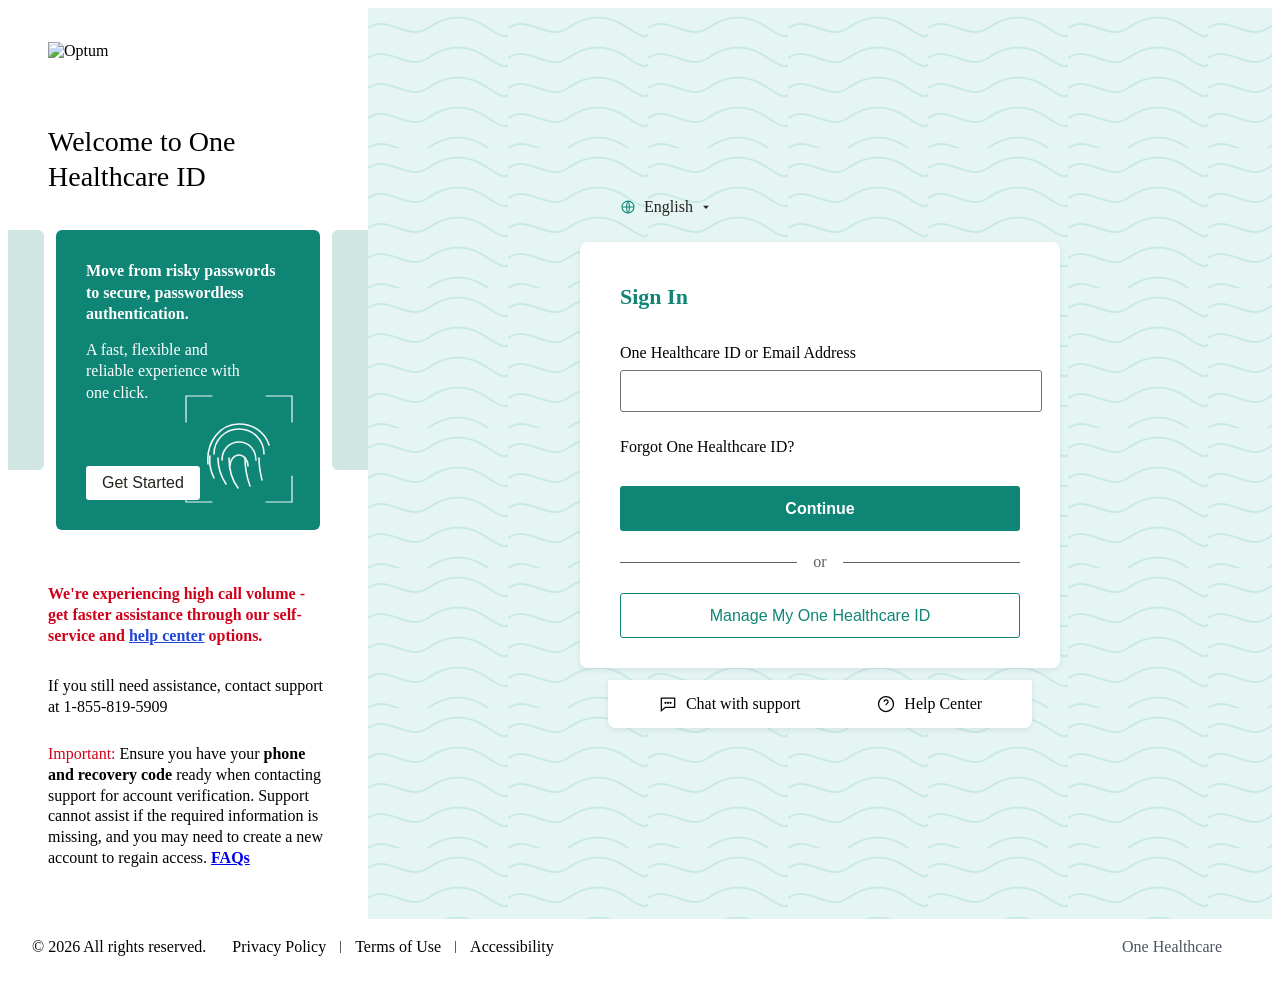
==== index.html @ 73879cf2 "Initial Commit" ====
<!doctype html>
<html lang="en">
<head>
<meta charset="utf-8">
<meta name="viewport" content="width=device-width,initial-scale=1">
<title>Sign In · Health Plan Manager</title>
<link rel="stylesheet" href="assets/app-shell.css">
<style>
/* Login-only layout. Colours, fonts, radius and buttons come from assets/app-shell.css */
:root{--teal-d:#0F8576;--teal-soft:#E4F5F3}
body{background:#fff}
.login{flex:1;display:grid;grid-template-columns:minmax(360px,28%) 1fr;min-height:calc(100vh - 56px)}

/* left: welcome + promo */
.left{padding:34px 40px 24px;display:flex;flex-direction:column;gap:0;min-width:0}
.left .logo{width:92px}
.left h1{font-size:28px;font-weight:400;line-height:1.25;margin:64px 0 36px;color:var(--ink)}
.promo{display:flex;align-items:stretch;gap:12px;margin:0 -40px;padding:0 0 0 0;overflow:hidden}
.promo .peek{flex:none;width:36px;background:#cfe6e2;border-radius:0 6px 6px 0;height:240px}
.promo .peek.r{border-radius:6px 0 0 6px;margin-left:auto}
.promo .slide{flex:1;min-width:0;height:240px;border-radius:6px;background:var(--teal-d);color:#fff;padding:30px;position:relative;overflow:hidden}
.slide h2{font-size:var(--fs-lg);font-weight:600;line-height:1.35;margin:0 0 14px;max-width:340px;color:#fff}
.slide p{font-size:var(--fs-xs);line-height:1.35;margin:0;max-width:170px}
.slide .go{position:absolute;left:30px;bottom:30px;height:34px;padding:0 16px;border:0;border-radius:3px;background:#fff;color:#26231f;font-size:var(--fs-md);cursor:pointer}
.slide .fp{position:absolute;right:26px;bottom:26px;width:110px;height:110px;color:#fff;opacity:.95}
.notice{margin-top:54px;font-size:var(--fs-md);line-height:1.3}
.notice .red{color:#d0021b;font-weight:600;margin:0 0 30px}
.notice .red a{color:#1f46d6}
.notice p{margin:0 0 26px}
.notice .imp b.r{color:#d0021b;font-weight:600}
.left .copy{margin-top:auto;padding-top:28px}

/* right: pattern + sign-in card */
.right{position:relative;background-color:var(--teal-soft);display:flex;flex-direction:column;align-items:center;justify-content:center;padding:32px 20px;min-width:0}
.right:before{content:"";position:absolute;inset:0;opacity:.9;
  background-image:url("data:image/svg+xml,%3Csvg xmlns='http://www.w3.org/2000/svg' width='140' height='140' viewBox='0 0 140 140' fill='none' stroke='%23c6e8e3' stroke-width='2'%3E%3Cpath d='M0 20c20-14 40 14 60 0s40-14 60 0 20 6 20 6'/%3E%3Cpath d='M0 50c20-14 40 14 60 0s40-14 60 0 20 6 20 6'/%3E%3Cpath d='M0 80c20-14 40 14 60 0s40-14 60 0 20 6 20 6'/%3E%3Cpath d='M0 110c20-14 40 14 60 0s40-14 60 0 20 6 20 6'/%3E%3Cpath d='M0 140c20-14 40 14 60 0s40-14 60 0 20 6 20 6'/%3E%3C/svg%3E")}
.right>*{position:relative}
.lang{align-self:center;width:400px;max-width:100%;display:flex;align-items:center;gap:8px;font-size:var(--fs-xs);color:#26231f;margin-bottom:26px}
.lang svg{width:16px;height:16px;color:var(--teal-d)}
.signin{width:400px;max-width:100%;background:#fff;border-radius:8px;box-shadow:0 2px 6px rgba(30,40,50,.08);padding:42px 40px 30px}
.signin h2{font-size:22px;font-weight:600;color:var(--teal-d);margin:0 0 34px}
.signin label{display:block;font-size:var(--fs-md);margin-bottom:8px;color:var(--ink)}
.signin input{width:100%;height:40px;padding:0 10px;border:1px solid #6c737a;border-radius:3px;font:var(--fs-md) "Segoe UI",Arial,sans-serif;color:var(--ink);background:#fff}
.signin input:focus{outline:2px solid var(--blue);outline-offset:1px}
.forgot{display:inline-block;margin:26px 0 30px;font-size:var(--fs-xs);color:var(--blue-link);text-decoration:none}
.forgot:hover{text-decoration:underline}
.btn-continue{width:100%;height:45px;border:0;border-radius:3px;background:var(--teal-d);color:#fff;font-size:var(--fs-md);font-weight:700;cursor:pointer}
.btn-continue:hover{background:#0b6e61}
.or{display:flex;align-items:center;gap:16px;margin:22px 0;color:#59616a;font-size:var(--fs-xs)}
.or:before,.or:after{content:"";flex:1;height:1px;background:#59616a}
.btn-manage{width:100%;height:45px;border:1px solid var(--teal-d);border-radius:3px;background:#fff;color:var(--teal-d);font-size:var(--fs-md);cursor:pointer}
.btn-manage:hover{background:var(--teal-soft)}
.help{width:400px;max-width:100%;margin-top:12px;background:#fff;border-radius:0 0 8px 8px;box-shadow:0 2px 6px rgba(30,40,50,.08);display:flex;justify-content:space-around;padding:14px 12px}
.help a{display:inline-flex;align-items:center;gap:8px;font-size:var(--fs-xs);color:var(--blue-link);text-decoration:none}
.help a:hover{text-decoration:underline}
.help svg{width:20px;height:20px}

/* footer */
.login-foot{height:56px;display:flex;align-items:center;gap:26px;padding:0 24px;background:#fff;font-size:var(--fs-xs);color:var(--ink)}
.login-foot a{color:var(--blue-link);text-decoration:none}.login-foot a:hover{text-decoration:underline}
.login-foot .sep{width:1px;height:12px;background:#59616a;margin:0 -12px}
.login-foot .brand{margin-left:auto;display:flex;align-items:center;gap:6px;color:#4e555d;font-size:var(--fs-sm)}
.login-foot .brand i{display:inline-grid;place-items:center;width:20px;height:20px;border-radius:5px;background:var(--teal);color:#fff;font:700 11px "Segoe UI",Arial,sans-serif}

@media(max-width:900px){
  .login{grid-template-columns:1fr}
  .left{padding:24px 20px}.left h1{margin:28px 0 22px}.promo{margin:0 -20px}.notice{margin-top:28px}
  .right{padding:28px 16px}
  .login-foot{height:auto;flex-wrap:wrap;gap:8px 18px;padding:14px 20px}.login-foot .sep{display:none}.login-foot .brand{margin-left:0}
}
@media(max-width:480px){.signin{padding:30px 20px 24px}.promo .peek{display:none}.promo{margin:0}.slide{padding:22px}.slide .fp{width:80px;height:80px}}
</style>
</head>
<body>
<main class="login">
  <section class="left">
    <img class="logo" src="assets/optum-logo.png" alt="Optum">
    <h1>Welcome to One<br>Healthcare ID</h1>
    <div class="promo" aria-label="Announcements">
      <span class="peek"></span>
      <div class="slide">
        <h2>Move from risky passwords to secure, passwordless authentication.</h2>
        <p>A fast, flexible and reliable experience with one click.</p>
        <button class="go" type="button">Get Started</button>
        <svg class="fp" viewBox="0 0 110 110" fill="none" stroke="currentColor" stroke-width="1.6" stroke-linecap="round" aria-hidden="true">
          <path d="M2 28V2h26M82 2h26v26M108 82v26H82M28 108H2V82" stroke-width="1.2"/>
          <path d="M30 60c0-14 11-25 25-25s25 11 25 25"/><path d="M38 66c0-10 7-18 17-18s17 8 17 18"/><path d="M46 72c0-6 4-11 9-11s9 5 9 11"/>
          <path d="M24 70c-2-22 12-40 31-40 14 0 26 8 30 21"/><path d="M30 84c-4-8-5-14-4-22M42 90c-6-9-8-17-8-26M54 94c-6-8-9-18-9-30M66 92c-3-8-5-16-5-28M78 86c-2-8-3-14-3-22"/>
        </svg>
      </div>
      <span class="peek r"></span>
    </div>
    <div class="notice">
      <p class="red">We're experiencing high call volume - get faster assistance through our self-service and <a href="#" data-noop>help center</a> options.</p>
      <p>If you still need assistance, contact support at 1-855-819-5909</p>
      <p class="imp"><b class="r" style="font-weight:400">Important:</b> Ensure you have your <b>phone and recovery code</b> ready when contacting support for account verification. Support cannot assist if the required information is missing, and you may need to create a new account to regain access. <a href="#" data-noop><b>FAQs</b></a></p>
    </div>
  </section>

  <section class="right">
    <div class="lang"><svg viewBox="0 0 24 24" fill="none" stroke="currentColor" stroke-width="1.6" aria-hidden="true"><circle cx="12" cy="12" r="9"/><path d="M3 12h18M12 3c3 3.2 3 14.8 0 18M12 3c-3 3.2-3 14.8 0 18"/></svg>English <svg viewBox="0 0 24 24" fill="currentColor" style="width:10px;height:10px;color:#26231f" aria-hidden="true"><path d="M5 9h14l-7 8z"/></svg></div>
    <form class="signin" id="signin" novalidate>
      <h2>Sign In</h2>
      <label for="email">One Healthcare ID or Email Address</label>
      <input id="email" name="email" type="text" autocomplete="username" autofocus>
      <a class="forgot" href="#" data-noop>Forgot One Healthcare ID?</a>
      <button class="btn-continue" type="submit">Continue</button>
      <div class="or">or</div>
      <button class="btn-manage" type="button" data-noop>Manage My One Healthcare ID</button>
    </form>
    <div class="help">
      <a href="#" data-noop><svg viewBox="0 0 24 24" fill="none" stroke="currentColor" stroke-width="1.5" aria-hidden="true"><path d="M4 5h16v11H9l-5 4z"/><circle cx="9" cy="10.5" r=".6"/><circle cx="12" cy="10.5" r=".6"/><circle cx="15" cy="10.5" r=".6"/></svg>Chat with support</a>
      <a href="#" data-noop><svg viewBox="0 0 24 24" fill="none" stroke="currentColor" stroke-width="1.5" aria-hidden="true"><circle cx="12" cy="12" r="9"/><path d="M9.7 9.4a2.4 2.4 0 1 1 3.6 2.1c-.9.5-1.3 1-1.3 2M12 16.8h.01"/></svg>Help Center</a>
    </div>
  </section>
</main>

<footer class="login-foot">
  <span>© 2026 All rights reserved.</span>
  <a href="#" data-noop>Privacy Policy</a><span class="sep"></span>
  <a href="#" data-noop>Terms of Use</a><span class="sep"></span>
  <a href="#" data-noop>Accessibility</a>
  <span class="brand">One Healthcare <i>ID</i></span>
</footer>

<script src="assets/app-shell.js"></script>
<script>
// Wireframe demo only: no validation, any (or empty) entry continues to Home.
document.getElementById('signin').addEventListener('submit',function(e){
  e.preventDefault();
  PIS.save({email:document.getElementById('email').value.trim()});
  location.href='Home.html';
});
document.querySelectorAll('[data-noop]').forEach(function(a){a.addEventListener('click',function(e){e.preventDefault()})});
</script>
</body>
</html>
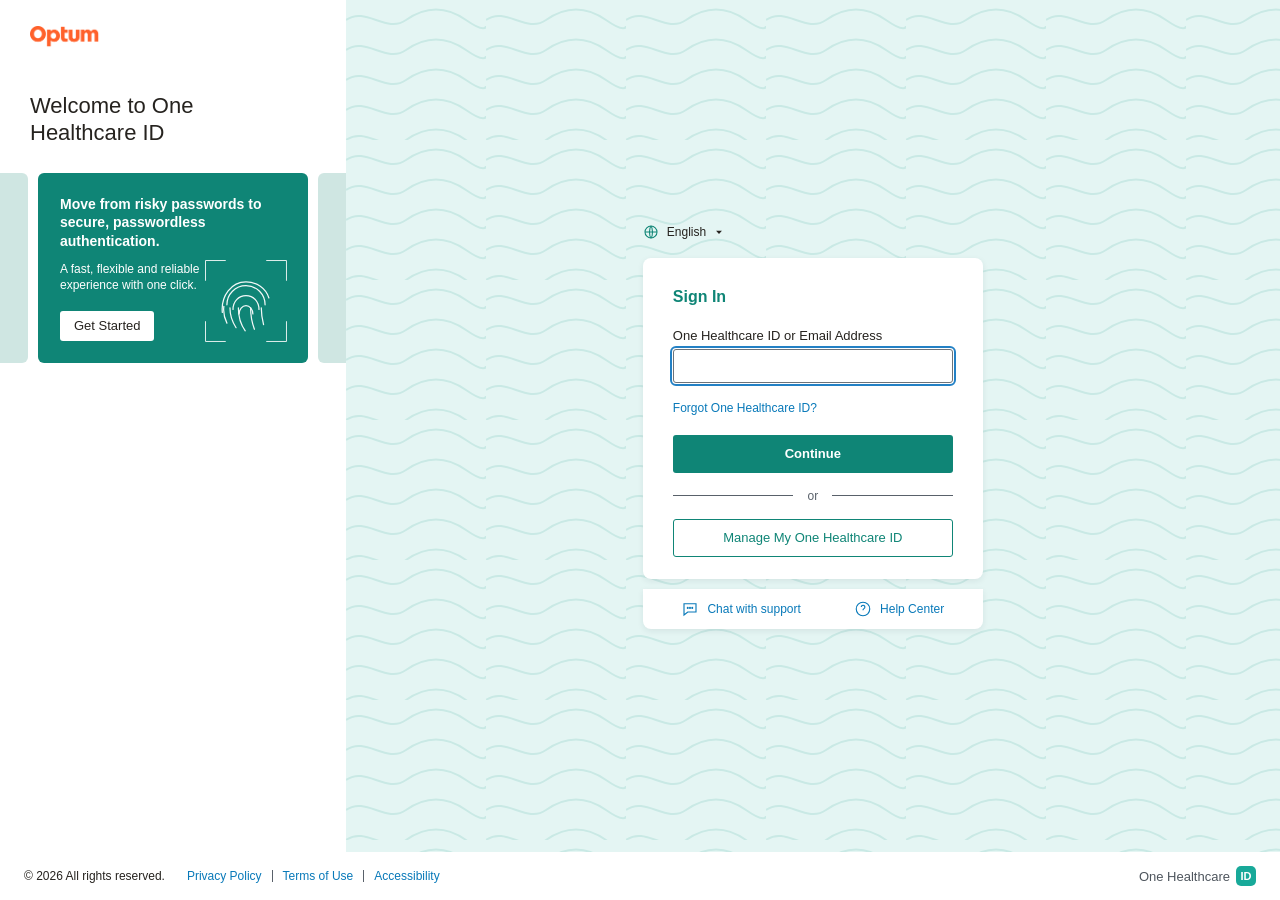
==== commit 9e5b206d: "Update Login and Home pages" ====
--- a/index.html
+++ b/index.html
@@ -9,54 +9,49 @@
 /* Login-only layout. Colours, fonts, radius and buttons come from assets/app-shell.css */
 :root{--teal-d:#0F8576;--teal-soft:#E4F5F3}
 body{background:#fff}
-.login{flex:1;display:grid;grid-template-columns:minmax(360px,28%) 1fr;min-height:calc(100vh - 56px)}
+.login{flex:1;display:grid;grid-template-columns:minmax(320px,27%) 1fr;min-height:calc(100vh - 48px)}
 
 /* left: welcome + promo */
-.left{padding:34px 40px 24px;display:flex;flex-direction:column;gap:0;min-width:0}
-.left .logo{width:92px}
-.left h1{font-size:28px;font-weight:400;line-height:1.25;margin:64px 0 36px;color:var(--ink)}
-.promo{display:flex;align-items:stretch;gap:12px;margin:0 -40px;padding:0 0 0 0;overflow:hidden}
-.promo .peek{flex:none;width:36px;background:#cfe6e2;border-radius:0 6px 6px 0;height:240px}
+.left{padding:26px 30px 20px;display:flex;flex-direction:column;gap:0;min-width:0}
+.left .logo{width:70px}
+.left h1{font-size:22px;font-weight:400;line-height:1.25;margin:44px 0 26px;color:var(--ink)}
+.promo{display:flex;align-items:stretch;gap:10px;margin:0 -30px;padding:0 0 0 0;overflow:hidden}
+.promo .peek{flex:none;width:28px;background:#cfe6e2;border-radius:0 6px 6px 0;height:190px}
 .promo .peek.r{border-radius:6px 0 0 6px;margin-left:auto}
-.promo .slide{flex:1;min-width:0;height:240px;border-radius:6px;background:var(--teal-d);color:#fff;padding:30px;position:relative;overflow:hidden}
-.slide h2{font-size:var(--fs-lg);font-weight:600;line-height:1.35;margin:0 0 14px;max-width:340px;color:#fff}
-.slide p{font-size:var(--fs-xs);line-height:1.35;margin:0;max-width:170px}
-.slide .go{position:absolute;left:30px;bottom:30px;height:34px;padding:0 16px;border:0;border-radius:3px;background:#fff;color:#26231f;font-size:var(--fs-md);cursor:pointer}
-.slide .fp{position:absolute;right:26px;bottom:26px;width:110px;height:110px;color:#fff;opacity:.95}
-.notice{margin-top:54px;font-size:var(--fs-md);line-height:1.3}
-.notice .red{color:#d0021b;font-weight:600;margin:0 0 30px}
-.notice .red a{color:#1f46d6}
-.notice p{margin:0 0 26px}
-.notice .imp b.r{color:#d0021b;font-weight:600}
+.promo .slide{flex:1;min-width:0;height:190px;border-radius:6px;background:var(--teal-d);color:#fff;padding:22px;position:relative;overflow:hidden}
+.slide h2{font-size:var(--fs-md);font-weight:600;line-height:1.35;margin:0 0 10px;max-width:300px;color:#fff}
+.slide p{font-size:var(--fs-xs);line-height:1.35;margin:0;max-width:150px}
+.slide .go{position:absolute;left:22px;bottom:22px;height:30px;padding:0 14px;border:0;border-radius:3px;background:#fff;color:#26231f;font-size:var(--fs-sm);cursor:pointer}
+.slide .fp{position:absolute;right:20px;bottom:20px;width:84px;height:84px;color:#fff;opacity:.95}
 .left .copy{margin-top:auto;padding-top:28px}
 
 /* right: pattern + sign-in card */
-.right{position:relative;background-color:var(--teal-soft);display:flex;flex-direction:column;align-items:center;justify-content:center;padding:32px 20px;min-width:0}
+.right{position:relative;background-color:var(--teal-soft);display:flex;flex-direction:column;align-items:center;justify-content:center;padding:24px 20px;min-width:0}
 .right:before{content:"";position:absolute;inset:0;opacity:.9;
   background-image:url("data:image/svg+xml,%3Csvg xmlns='http://www.w3.org/2000/svg' width='140' height='140' viewBox='0 0 140 140' fill='none' stroke='%23c6e8e3' stroke-width='2'%3E%3Cpath d='M0 20c20-14 40 14 60 0s40-14 60 0 20 6 20 6'/%3E%3Cpath d='M0 50c20-14 40 14 60 0s40-14 60 0 20 6 20 6'/%3E%3Cpath d='M0 80c20-14 40 14 60 0s40-14 60 0 20 6 20 6'/%3E%3Cpath d='M0 110c20-14 40 14 60 0s40-14 60 0 20 6 20 6'/%3E%3Cpath d='M0 140c20-14 40 14 60 0s40-14 60 0 20 6 20 6'/%3E%3C/svg%3E")}
 .right>*{position:relative}
-.lang{align-self:center;width:400px;max-width:100%;display:flex;align-items:center;gap:8px;font-size:var(--fs-xs);color:#26231f;margin-bottom:26px}
+.lang{align-self:center;width:340px;max-width:100%;display:flex;align-items:center;gap:8px;font-size:var(--fs-xs);color:#26231f;margin-bottom:18px}
 .lang svg{width:16px;height:16px;color:var(--teal-d)}
-.signin{width:400px;max-width:100%;background:#fff;border-radius:8px;box-shadow:0 2px 6px rgba(30,40,50,.08);padding:42px 40px 30px}
-.signin h2{font-size:22px;font-weight:600;color:var(--teal-d);margin:0 0 34px}
-.signin label{display:block;font-size:var(--fs-md);margin-bottom:8px;color:var(--ink)}
-.signin input{width:100%;height:40px;padding:0 10px;border:1px solid #6c737a;border-radius:3px;font:var(--fs-md) "Segoe UI",Arial,sans-serif;color:var(--ink);background:#fff}
+.signin{width:340px;max-width:100%;background:#fff;border-radius:8px;box-shadow:0 2px 6px rgba(30,40,50,.08);padding:30px 30px 22px}
+.signin h2{font-size:var(--fs-lg);font-weight:600;color:var(--teal-d);margin:0 0 22px}
+.signin label{display:block;font-size:var(--fs-sm);margin-bottom:6px;color:var(--ink)}
+.signin input{width:100%;height:34px;padding:0 10px;border:1px solid #6c737a;border-radius:3px;font:var(--fs-sm) "Segoe UI",Arial,sans-serif;color:var(--ink);background:#fff}
 .signin input:focus{outline:2px solid var(--blue);outline-offset:1px}
-.forgot{display:inline-block;margin:26px 0 30px;font-size:var(--fs-xs);color:var(--blue-link);text-decoration:none}
+.forgot{display:inline-block;margin:18px 0 20px;font-size:var(--fs-xs);color:var(--blue-link);text-decoration:none}
 .forgot:hover{text-decoration:underline}
-.btn-continue{width:100%;height:45px;border:0;border-radius:3px;background:var(--teal-d);color:#fff;font-size:var(--fs-md);font-weight:700;cursor:pointer}
+.btn-continue{width:100%;height:38px;border:0;border-radius:3px;background:var(--teal-d);color:#fff;font-size:var(--fs-sm);font-weight:700;cursor:pointer}
 .btn-continue:hover{background:#0b6e61}
-.or{display:flex;align-items:center;gap:16px;margin:22px 0;color:#59616a;font-size:var(--fs-xs)}
+.or{display:flex;align-items:center;gap:14px;margin:16px 0;color:#59616a;font-size:var(--fs-xs)}
 .or:before,.or:after{content:"";flex:1;height:1px;background:#59616a}
-.btn-manage{width:100%;height:45px;border:1px solid var(--teal-d);border-radius:3px;background:#fff;color:var(--teal-d);font-size:var(--fs-md);cursor:pointer}
+.btn-manage{width:100%;height:38px;border:1px solid var(--teal-d);border-radius:3px;background:#fff;color:var(--teal-d);font-size:var(--fs-sm);cursor:pointer}
 .btn-manage:hover{background:var(--teal-soft)}
-.help{width:400px;max-width:100%;margin-top:12px;background:#fff;border-radius:0 0 8px 8px;box-shadow:0 2px 6px rgba(30,40,50,.08);display:flex;justify-content:space-around;padding:14px 12px}
+.help{width:340px;max-width:100%;margin-top:10px;background:#fff;border-radius:0 0 8px 8px;box-shadow:0 2px 6px rgba(30,40,50,.08);display:flex;justify-content:space-around;padding:11px 12px}
 .help a{display:inline-flex;align-items:center;gap:8px;font-size:var(--fs-xs);color:var(--blue-link);text-decoration:none}
 .help a:hover{text-decoration:underline}
-.help svg{width:20px;height:20px}
+.help svg{width:18px;height:18px}
 
 /* footer */
-.login-foot{height:56px;display:flex;align-items:center;gap:26px;padding:0 24px;background:#fff;font-size:var(--fs-xs);color:var(--ink)}
+.login-foot{height:48px;display:flex;align-items:center;gap:22px;padding:0 24px;background:#fff;font-size:var(--fs-xs);color:var(--ink)}
 .login-foot a{color:var(--blue-link);text-decoration:none}.login-foot a:hover{text-decoration:underline}
 .login-foot .sep{width:1px;height:12px;background:#59616a;margin:0 -12px}
 .login-foot .brand{margin-left:auto;display:flex;align-items:center;gap:6px;color:#4e555d;font-size:var(--fs-sm)}
@@ -64,7 +59,7 @@
 
 @media(max-width:900px){
   .login{grid-template-columns:1fr}
-  .left{padding:24px 20px}.left h1{margin:28px 0 22px}.promo{margin:0 -20px}.notice{margin-top:28px}
+  .left{padding:24px 20px}.left h1{margin:28px 0 22px}.promo{margin:0 -20px}
   .right{padding:28px 16px}
   .login-foot{height:auto;flex-wrap:wrap;gap:8px 18px;padding:14px 20px}.login-foot .sep{display:none}.login-foot .brand{margin-left:0}
 }
@@ -89,11 +84,6 @@
         </svg>
       </div>
       <span class="peek r"></span>
-    </div>
-    <div class="notice">
-      <p class="red">We're experiencing high call volume - get faster assistance through our self-service and <a href="#" data-noop>help center</a> options.</p>
-      <p>If you still need assistance, contact support at 1-855-819-5909</p>
-      <p class="imp"><b class="r" style="font-weight:400">Important:</b> Ensure you have your <b>phone and recovery code</b> ready when contacting support for account verification. Support cannot assist if the required information is missing, and you may need to create a new account to regain access. <a href="#" data-noop><b>FAQs</b></a></p>
     </div>
   </section>
 
--- a/assets/app-shell.css
+++ b/assets/app-shell.css
@@ -0,0 +1,72 @@
+/* Shared shell for Login / Home / Explore.
+   Tokens, type scale, header, footer, buttons and the Customer/Dataset block
+   are copied 1:1 from Optum_Dashboard_Payment_Integrity_Suite.html so all pages look like one app. */
+*{box-sizing:border-box}
+:root{
+  --orange:#F15A24;--teal:#18A999;--blue:#2381C5;--blue-d:#1A6AA3;--blue-link:#0879B9;--blue-soft:#E7F3FA;
+  --ink:#26231f;--muted:#777168;--line:#e9e0d3;--canvas:#faf8f2;--white:#fff;--btn-border:#bfc6cc;--radius:12px;
+  --fs-xs:12px;--fs-sm:13px;--fs-md:14px;--fs-lg:16px;--fs-xl:22px;--fs-kpi:28px
+}
+html,body{margin:0}
+body{background:var(--canvas);color:var(--ink);font-family:"Segoe UI",Arial,sans-serif;font-size:13px;min-height:100vh;display:flex;flex-direction:column}
+a{color:var(--blue-link)}
+button{font-family:inherit}
+
+/* ---------- header (same as dashboard top bar) ---------- */
+.topbar{height:42px;background:#fff;border-bottom:1px solid #e5e7e9;display:flex;align-items:center;padding:0 20px;gap:12px;position:sticky;top:0;z-index:20}
+.logo-link{display:flex}.logo{width:59px;height:auto;display:block}
+.top-title{font-size:var(--fs-sm);font-weight:600;color:#41464b}
+.top-nav{display:flex;align-self:stretch;margin-left:14px}
+.top-nav a{display:flex;align-items:center;padding:0 12px;font-size:var(--fs-sm);color:#4e555d;text-decoration:none;border-bottom:2px solid transparent}
+.top-nav a:hover{color:var(--blue-link)}
+.top-nav a[aria-current=page]{color:var(--blue-link);font-weight:600;border-bottom-color:var(--blue)}
+.top-right{margin-left:auto;display:flex;align-items:center;gap:28px;font-size:var(--fs-sm);color:#4e555d;white-space:nowrap}
+.top-right .acct span{color:#737b84}.top-right .acct b{font-weight:600;color:#2f353b}
+.top-right .top-action{display:inline-flex;align-items:center;gap:6px;color:#4e555d;cursor:pointer}
+.top-right .top-action:hover{color:var(--blue-link)}
+.top-right .caret{width:10px;height:10px;margin-left:1px}
+.top-right .avatar{width:26px;height:26px;border-radius:50%;background:#e5edf5;color:#275a80;display:inline-grid;place-items:center;font-size:var(--fs-xs);font-weight:600;margin-right:2px}
+@media(max-width:900px){.top-right .acct,.top-right .top-action:not(.user){display:none}}
+@media(max-width:560px){.top-title{display:none}.top-nav{margin-left:4px}}
+
+/* ---------- footer (same as dashboard footer) ---------- */
+.app-footer{height:42px;display:flex;align-items:center;gap:12px;padding:0 20px;background:#fff;border-top:1px solid #e5e7e9;margin-top:auto}
+.app-footer img{width:59px;height:auto;display:block}
+.app-footer .foot-sep{width:1px;height:18px;background:#dfe2e5}
+.app-footer .foot-name{font-size:var(--fs-xs);font-weight:600;color:#41464b}
+
+/* ---------- page frame ---------- */
+.page{flex:1 0 auto;width:100%;max-width:1280px;margin:0 auto;padding:20px 24px 34px}
+.page h1{font-size:var(--fs-xl);line-height:1.25;margin:0 0 4px;font-weight:600;color:#282d32}
+.card{background:#fff;border:1px solid var(--line);border-radius:var(--radius);box-shadow:0 2px 4px rgba(48,38,25,.04);padding:18px 20px}
+.card h2{font-size:var(--fs-lg);font-weight:600;margin:0}
+
+/* ---------- buttons (dashboard .action / .action.primary) ---------- */
+.action{display:inline-flex;align-items:center;gap:6px;height:30px;padding:0 12px;border:1px solid var(--btn-border);border-radius:8px;background:#fff;color:#37414a;font-size:var(--fs-sm);cursor:pointer;text-decoration:none}
+.action:hover{background:#eef3f8}
+.action.primary{background:var(--blue);border-color:var(--blue);color:#fff}
+.action.primary:hover{background:var(--blue-d);border-color:var(--blue-d)}
+
+/* ---------- Customer / Dataset / Last Refresh block (moved here from Financial Impact) ---------- */
+.page-meta{display:flex;align-items:center;flex-wrap:wrap;gap:6px 26px;font-size:var(--fs-xs);color:#737b84}
+.meta-item{position:relative;display:inline-flex;align-items:center;gap:5px;font-size:var(--fs-xs)}
+.meta-item strong{font-size:var(--fs-xs);font-weight:600;color:#4e555d}
+.meta-grp{position:relative;display:inline-flex;align-items:center;gap:2px}
+.meta-edit{display:inline-flex;align-items:center;gap:5px;margin-left:0;padding:2px 7px;border:0;background:none;border-radius:5px;color:#59616a;cursor:pointer;line-height:1;font-size:var(--fs-xs)}
+.meta-edit span{font-size:var(--fs-xs);font-weight:600}
+.meta-edit svg{width:16px;height:16px}
+.meta-edit:hover{background:#e8edf2;color:var(--blue-link)}
+.ms-panel{position:absolute;top:calc(100% - 4px);left:0;background:#fff;border:1px solid #cfd5db;border-radius:8px;box-shadow:0 10px 28px rgba(30,40,50,.2);z-index:40}
+.edit-panel{display:flex;gap:18px;width:min(760px,calc(100vw - 48px));padding:14px 16px}
+.ep-col{flex:1 1 0;min-width:0;display:flex;flex-direction:column}
+.ep-title{font-size:var(--fs-xs);font-weight:700;color:#2f353b;margin-bottom:8px}
+.ep-list{max-height:300px;overflow-y:auto}
+.ms-opt{display:flex;align-items:center;justify-content:space-between;gap:9px;width:100%;padding:7px 9px;border:0;background:transparent;font-size:var(--fs-xs);font-weight:400;color:#59616a;text-align:left;cursor:pointer;border-radius:5px;white-space:nowrap}
+.ms-opt span{overflow:hidden;text-overflow:ellipsis}
+.ms-opt:hover{background:#e8f3fb}
+.ms-opt.sel{color:#2f353b}
+.ms-tick{width:14px;height:14px;flex:none;color:var(--blue)}
+@media(max-width:900px){
+  .meta-grp{position:static}.meta-host{position:relative}
+  .ms-panel{left:0;right:0;width:auto}.edit-panel{flex-direction:column}
+}
